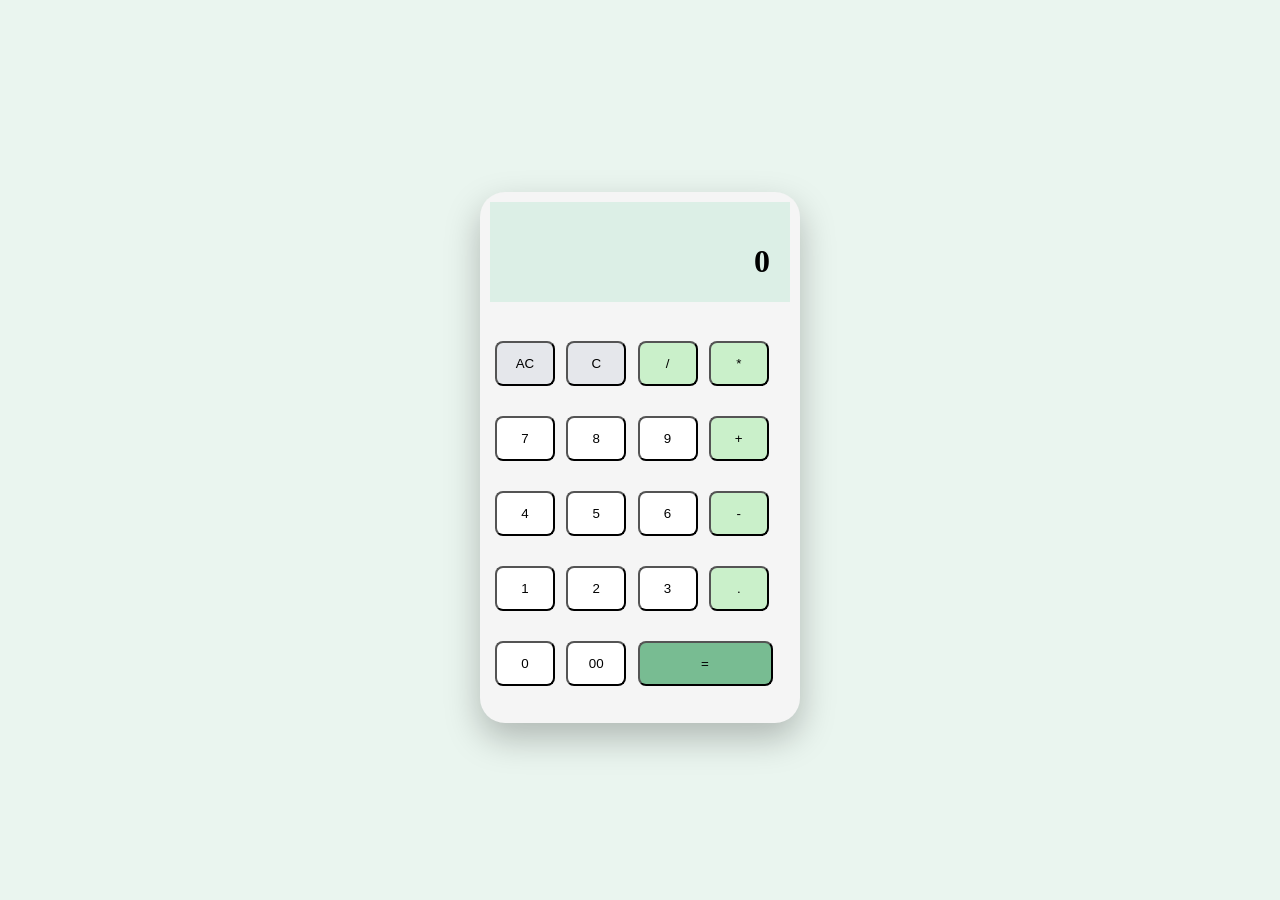
==== 2index.html @ 5ab55019 "file update" ====
<!DOCTYPE html>
<html>
    <head>
        <title>Calculator</title>
         <link rel="stylesheet" href="index.css">
    </head>
    <body>
        
        <div class="calculator">
        <div class="display">
            <h1>0</h1>
        </div>
        <div class="buttons">
            <button class="clears">AC</button>
            <button class="clear">C</button>
            <button class="operator">/</button>
            <button class="operator">*</button>
        </div>
        <div class="buttons">
            <button class="digit">7</button>
            <button class="digit">8</button>
            <button class="digit">9</button>
            <button class="operator">+</button>

        </div>
        <div class="buttons">
            <button class="digit">4</button>
            <button class="digit">5</button>
            <button class="digit">6</button>
            <button class="operator">-</button>

        </div>
        <div class="buttons">
            <button class="digit">1</button>
            <button class="digit">2</button>
            <button class="digit">3</button>
            <button class="operator">.</button>
            

        </div>
        <div class="buttons">
            <button class="digit">0</button>
            <button class="digit">00</button>
            <button class="equals">=</button>
            
            
        </div>
        <br><br>
        </div>
    </body>
</html>
---- index.css ----
body {
    
    background-color: #EAF5EF;
    display: flex;
    justify-content: center;
    align-items: center;
    margin-top: 15%;
    
}

.display{
    height: 60px;
    padding: 20px;
    margin: 10px;
    text-align: right;
    background-color: #DCEFE6;
    width: 260px;
}
.buttons{
     padding: 15px;
    font-size: 45px;
    height: 45px;
    
}
    
   

.digit{
    background-color: white ;
    height: 45px;
     width: 60px;
     border-radius: 8px;
     box-shadow: none;
}
.clears{
    background-color: #E5E7EB;
    height: 45px;
     width: 60px;
     border-radius: 8px;
    
}
.clear{
   background-color: #E5E7EB;
   height: 45px;
    width: 60px;
    border-radius: 8px;
    
}
.operator{
    background-color: #caf0ca;
    height: 45px;
 width: 60px;
 border-radius: 8px;
 
}

    .equals{
        background-color: #78bc92;
        height: 45px;
         width: 135px;
         border-radius: 8px;

    }
    .calculator{
        box-shadow: 0 15px 35px rgba(0, 0, 0, 0.25);
        border-radius: 25px;
        width: 320px;
        background-color: whitesmoke;
        
    }
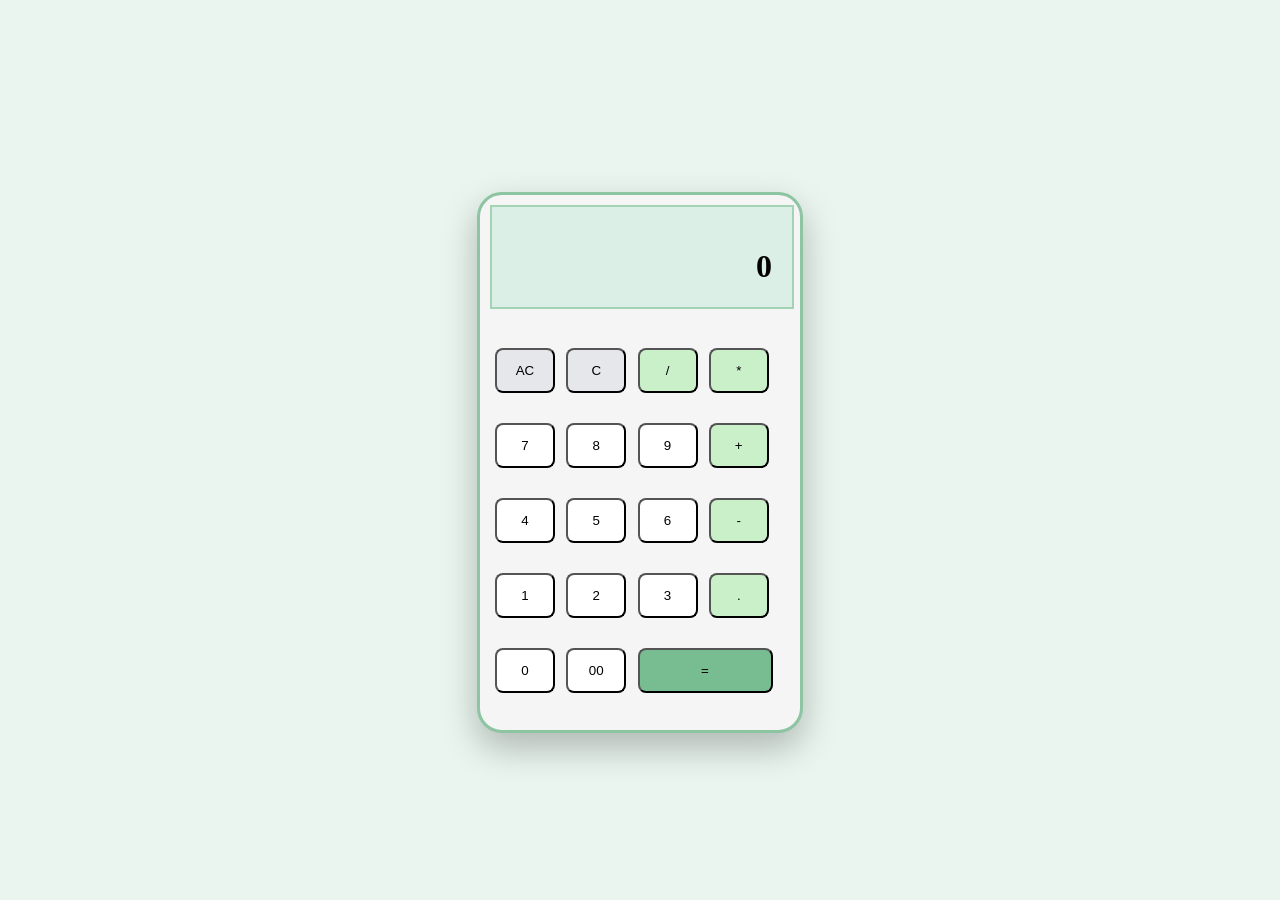
==== commit 4a80c23f: "first commit" ====
--- a/2index.html
+++ b/2index.html
@@ -2,15 +2,92 @@
 <html>
     <head>
         <title>Calculator</title>
-         <link rel="stylesheet" href="index.css">
+         
     </head>
+    
     <body>
+        <style>
+            body {
+    
+    background-color: #EAF5EF;
+    display: flex;
+    justify-content: center;
+    align-items: center;
+    margin-top: 15%;
+    
+}
+
+.display{
+    height: 60px;
+    padding: 20px;
+    margin: 10px;
+    text-align: right;
+    background-color: #DCEFE6;
+    width: 260px;
+    border: 2px solid #a1d3b4
+    
+    
+}
+.buttons{
+     padding: 15px;
+    font-size: 45px;
+    height: 45px;
+    
+}
+    
+   
+
+.digit{
+    background-color: white ;
+    height: 45px;
+     width: 60px;
+     border-radius: 8px;
+     box-shadow: none;
+}
+.clears{
+    background-color: #E5E7EB;
+    height: 45px;
+     width: 60px;
+     border-radius: 8px;
+    
+}
+.clear{
+   background-color: #E5E7EB;
+   height: 45px;
+    width: 60px;
+    border-radius: 8px;
+    
+}
+.operator{
+    background-color: #caf0ca;
+    height: 45px;
+ width: 60px;
+ border-radius: 8px;
+ 
+}
+
+    .equals{
+        background-color: #78bc92;
+        height: 45px;
+         width: 135px;
+         border-radius: 8px;
+
+    }
+    .calculator{
+        box-shadow: 0 15px 35px rgba(0, 0, 0, 0.25);
+        border-radius: 25px;
+        width: 320px;
+        background-color: whitesmoke;
+        border: 3px solid #8dc4a2
         
+    }
+
+        </style>
         <div class="calculator">
-        <div class="display">
-            <h1>0</h1>
-        </div>
-        <div class="buttons">
+            <div class="display">
+                <h1>0</h1>
+            </div>
+                     <div class="buttons">
             <button class="clears">AC</button>
             <button class="clear">C</button>
             <button class="operator">/</button>
